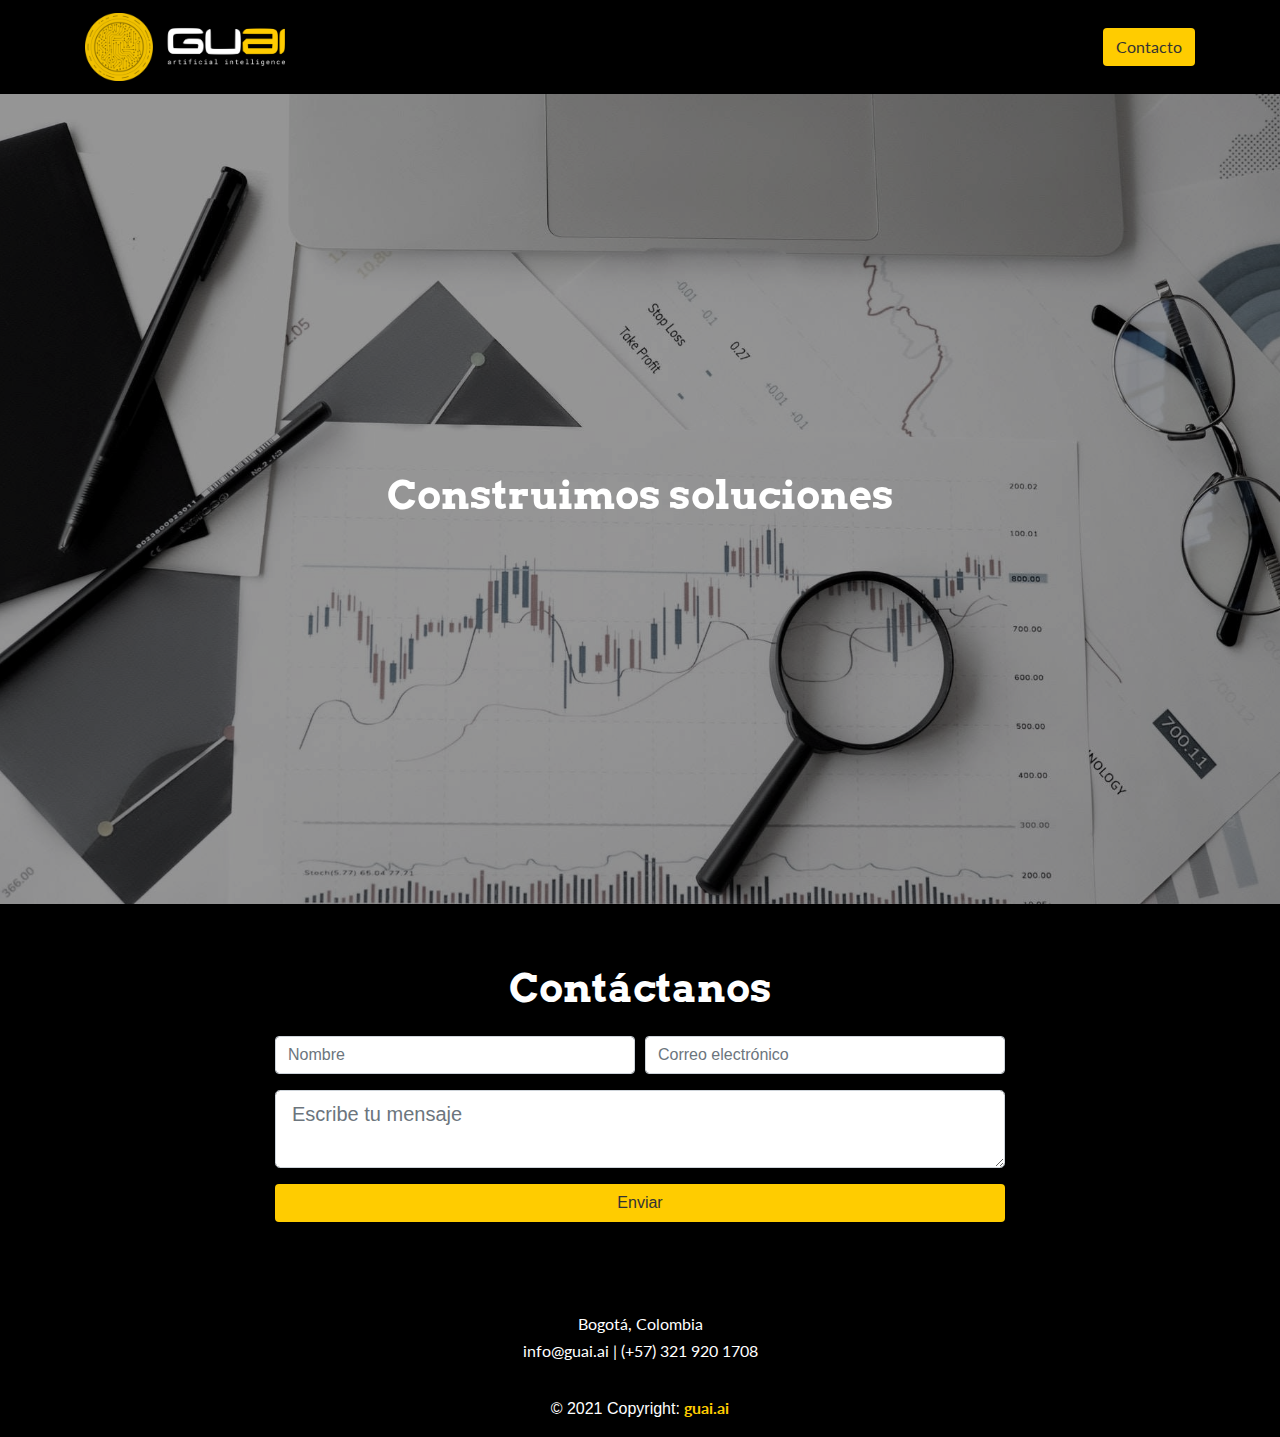
==== building_solutions.html @ 6a18853a "Cambios del brochure" ====
<!doctype html>

<html lang="es">

<head>

    <!-- Global site tag (gtag.js) - Google Analytics -->
    <script async src="https://www.googletagmanager.com/gtag/js?id=G-TCGRDERN5C"></script>
    <script>
        window.dataLayer = window.dataLayer || [];
        function gtag() { dataLayer.push(arguments); }
        gtag('js', new Date());

        gtag('config', 'G-TCGRDERN5C');
    </script>


    <!-- Required meta tags -->
    <meta charset="utf-8">
    <meta name="viewport" content="width=device-width, initial-scale=1, shrink-to-fit=no">

    <!-- Bootstrap CSS -->
    <link rel="stylesheet" href="https://stackpath.bootstrapcdn.com/bootstrap/4.4.1/css/bootstrap.min.css"
        integrity="sha384-Vkoo8x4CGsO3+Hhxv8T/Q5PaXtkKtu6ug5TOeNV6gBiFeWPGFN9MuhOf23Q9Ifjh" crossorigin="anonymous">

    <!-- Styles CSS -->
    <link rel="stylesheet" href="css/base.css">

    <!-- Fav icon -->
    <link rel="shortcut icon" type="image/png" href='images/favicon.ico' />

    <!-- Font -->
    <link href="https://fonts.googleapis.com/css2?family=Ubuntu&display=swap" rel="stylesheet">

    <title>GuAI</title>



</head>

<body data-spy="scroll" data-target="#navbar" data-offset="64.5">

    <!-- header -->
    <nav id="header" class="navbar navbar-expand-lg navbar-dark bg-dark sticky-top">

        <div class="container">

            <a class="navbar-brand" href="index.html">
                <img src="images/home_logo.png" alt="Logo GuAI">

            </a>
            <button class="navbar-toggler" type="button" data-toggle="collapse" data-target="#navbar"
                aria-controls="navbar" aria-expanded="false" aria-label="Toggle navigation">
                <span class="navbar-toggler-icon"></span>
            </button>

            <div class="collapse navbar-collapse" id="navbar">
                <ul class="navbar-nav ml-auto">
                    <!-- <li class="nav-item">
                        <a class="nav-link" href="./index.html">Inicio</a>
                    </li> -->
                    <!-- <li class="nav-item">
                        <a class="nav-link" href="#services">Servicios</a>
                    </li>
                    <li class="nav-item">
                        <a class="nav-link" href="#graphs">Grafos</a>
                    </li>
                    <li class="nav-item">
                        <a class="nav-link" href="#team">Equipo</a>
                    </li> -->
                    <li class="nav-item">
                        <!-- <a class="nav-link text-guai" href="#footer">Contacto</a> -->
                        <a href="#footer" class="btn btn-guai">Contacto</a>
                    </li>

                </ul>

            </div>
        </div>
    </nav>
    <!-- /header -->

    <style>
        .scrolling-wrapper {
            overflow-x: auto;
        }
    </style>

    <!-- Main -->
    <main id="home">
        <div style="height: 90vh;" id="carousel" class="carousel slide d-block" data-ride="carousel" data-pause="false">
            <div class="carousel-inner" style="height: 100%;">
                <div class="carousel-item active" style="height: 100%;">
                    <img class="d-block w-100 min-vh-100" src='images/discover_business_cases.jpg' alt="">
                </div>
                <div id="overlay" class="overlay">
                    <div class="container">
                        <div class="row align-items-center">
                            <div  class="col text-center ">
                                <h1  style="font-weight: bolder;  color:white;" class="display-5">Construimos soluciones</h1>
                            </div>
                        </div>
                    </div>
                </div>
            </div>
        </div>
    </main>
    <!-- /Main -->

    <div style="background-color: black; height:60px; width:100%"></div>


    <!-- <section style="background-color:black;" id="d1">
        <div class="container">
            <div class="row vertical-center">
                <div style="color: white;" class="col text-center mb-2">
                    <h2 style="color: white;"><b>¡Ganadores del programa Nexo-D1!</b></h2>
                </div>
            </div>


            <div class="row pb-4">
                <div class="col-12 col-lg-6 pt-4 tv-wrapper">
                    <iframe
                        src="https://www.facebook.com/plugins/video.php?href=https%3A%2F%2Fwww.facebook.com%2Fwatch%2F%3Fref%3Dsearch%26v%3D242262404537507%26external_log_id%3Db5c355d6-ca6e-4655-a713-c7dfec496218%26q%3Dtiendas%2520d1&width=500&show_text=false&height=282&appId"
                        width="100%" height="100%" frameBorder="0"></iframe>
                </div>
                <div class="col-12 col-lg-6 pt-4">
                    <p style="font-size: large; color:white">GuAI Artificial Intelligence ha sido seleccionada, entre
                        más de 200 empresas de Colombia, como la startup ganadora del primer programa de innovación
                        empresarial aplicada al retail en Colombia, Nexo-D1, organizado por Tiendas D1.</p>
                    <p style="font-size: large; color:white">En los próximos meses estaremos trabajando con Tiendas D1
                        para implementar nuestra solución, basada en Inteligencia Artificial.</p>
                    <p style="font-size: large; color:white">Agradecemos a Koba Colombia y Tiendas D1 por esta
                        oportunidad.</p>

                </div>
            </div>
        </div>
    </section> -->


    <!-- Services -->
    <!-- <section id="services" class="mt-4">
        <div class="container">
            <div class="row vertical-center">
                <div style="color: white;" class="col text-center  mb-2">
                    <h1 style="color: white;"><b>Servicios</b></h1>
                </div>
            </div>
            <div class="row">
                <div class="col-12 col-md-4 mb-4">


                    <div style="background-color:#1a1a1aff;" class="card">
                        <img class="card-img-top" src='images/data-science.png' alt="Card image cap">
                        <div class="card-body">
                            <h5 style="color: white;" class="card-title"><b>Identificamos casos de negocio</b></h5>
                            <p style="color: white;" class="card-text">Preparamos y analizamos los datos de tu
                                organización para encontrar soluciones a tus retos empresariales.</p>
                        </div>
                    </div>

                </div>

                <div class="col-12 col-md-4 mb-4">

                    <div style="background-color:#1a1a1aff;" class="card">
                        <img class="card-img-top" src='images/cloud-computing.png' alt="Card image cap">
                        <div class="card-body">
                            <h5 style="color: white;" class="card-title"><b>Extraemos el valor de sus datos</b></h5>
                            <p style="color: white;" class="card-text">Desarrollamos arquitecturas en la nube para que
                                reduzcas costos y puedas escalar tus proyectos de datos.</p>
                        </div>
                    </div>

                </div>

                <div class="col-12 col-md-4 mb-4">

                    <div style="background-color:#1a1a1aff;" class="card">
                        <img class="card-img-top" src='images/end2end.png' alt="Card image cap">
                        <div class="card-body">
                            <h5 style="color: white;" class="card-title"><b>Construimos soluciones</b></h5>
                            <p style="color: white;" class="card-text">Implementamos tus proyectos de datos para que
                                puedas usarlos en aplicaciones puestas en producción.</p>
                        </div>
                    </div>

                </div>
            </div>
        </div>
    </section> -->
    <!-- /Services -->

    <!-- <div style="background-color: black; height:30px; width:100%"></div> -->

    <!-- Grafos -->
    <section style="background-color:black;" id="graphs">
        <!-- <div class="container">
            <div class="row">
                <div style="color: white;" class="col text-center text-uppercase mb-2">
                </div>
            </div>
        </div>
    </section> -->


    <!-- <section style="background-color:black;" id="network-analysis">
        <div class="container">
            <div class="row ">

                <div class="col-12 col-lg-6 pt-4 pb-4">
                    <img src='images/graph.png' alt="Foto análisis de redes">
                </div>
                <div class="col-12 col-lg-6 pt-4 pb-4">
                    <h3 style="color: white; font-weight:bold;">¿Por qué usamos bases de datos orientadas a grafos?</h3>
                    <div style="background-color: black; height:15px; width:100%"></div>
                    <p style="font-size: large;">Su principal fortaleza es la gestión de las relaciones entre entidades.
                        Esto facilita la búsqueda de patrones y mejora el rendimiento en comparación con las bases de
                        datos relacionales.</p>
                    <p style="font-size: large;">Algunos casos de aplicación de esta tecnología son la Detección de
                        Fraude y los Sistemas de Recomendación en tiempo real.</p>
                    <p style="font-size: large;">En GuAI ofrecemos soluciones basadas en bases de datos orientadas a
                        grafos para resolver los problemas de tu empresa.</p>
                </div>
            </div>
        </div>
    </section> -->


    <!-- <div style="background-color: white; height:30px; width:100%"></div> -->

    <!-- Team -->
    <!-- <section style="background-color: white;" id="team">
        <div class="container">
            <div class="row">
                <div class="col text-center  mb-2">
                    <h1><b>Equipo</b></h1>
                </div>
            </div>
            <div class="row">
                <div class="col-12 col-md-6 col-lg-4 mb-4">
                    <div class="card">
                        <img class="card-img-top" src='images/dani_photo.jpg' alt="Foto de Dani">
                        <div class="card-body">
                            <h5 class="card-title"><b>Daniel Gil Sánchez</b></h5>
                            <p class="card-text">Estadístico de profesion (BSc y MSc) y programador por convicción.
                                Experto
                                en análisis de datos estructurados y no estructurados. Con experiencia en consultoría en
                                el sector publico y privado. Apasionado por los grafos y sus aplicaciones en las
                                diferentes
                                áreas del conocimiento.
                            </p>
                        </div>
                    </div>
                </div>
                <div class="col-12 col-md-6 col-lg-4 mb-4">
                    <div class="card">
                        <img class="card-img-top" src='images/alejo_photo.jpg' alt="Foto de Alejo">
                        <div class="card-body">
                            <h5 class="card-title"><b>Alejandro Sánchez</b></h5>
                            <p class="card-text">Ingeniero de sistemas, magíster en Arquitecturas de Tecnologías de
                                Información y Ciencias de la Información. 17 años de experiencia en cargos de gerencia y
                                liderazgo en proyectos de construcción de software, soluciones de datos, arquitectura de
                                TI
                                y transformación digital en el sector público y privado.
                            </p>
                        </div>
                    </div>
                </div>
                <div class="col-12 col-md-6 col-lg-4 mb-4">
                    <div class="card">
                        <img class="card-img-top" src='images/chris_photo.jpg' alt="Foto de Chris">
                        <div class="card-body">
                            <h5 class="card-title"><b>Chris Torres Montenegro</b></h5>
                            <p class="card-text">Ingeniero apasionado por la investigación, diseño e implementación de
                                software basado en modelos de inteligencia artificial. Interesado en utilizar el
                                emprendimiento y la tecnología para resolver problemas del mundo real. Aprendiz de por
                                vida.</p>
                        </div>
                    </div>
                </div>
            </div>
        </div>
    </section> -->
    <!-- /Team -->

    <!-- <div style="background-color: black; height:30px; width:100%"></div> -->

    <!-- Contacto -->
    <section id="contact">
        <div class="container">
            <div class="row">
                <div class="col text-center  mb-2">
                    <h1 style="color: white;"><b>Contáctanos</b></h1>
                </div>
            </div>
            <div class="row mb-4">
                <div class="col col-md-10 offset-md-1 col-lg-8 offset-lg-2 pt-2">
                    <form action="https://formspree.io/f/xnqlrewp" method="POST">
                        <div class="form-row">
                            <div class="form-group col-12 col-md-6">
                                <input type="text" class="form-control" placeholder="Nombre" name="message">
                            </div>
                            <div class="form-group col-12 col-md-6">
                                <input type="email" class="form-control" name="_replyto"
                                    placeholder="Correo electrónico">
                            </div>
                        </div>
                        <div class="form-row">
                            <div class="col form-group">
                                <textarea name="message" class="form-control form-control-lg"
                                    placeholder="Escribe tu mensaje"></textarea>
                            </div>
                        </div>
                        <div class="form-row">
                            <div class="col form-group">
                                <button type="submit" class="btn btn-guai btn-block">Enviar</button>
                            </div>
                        </div>
                    </form>
                </div>
            </div>
        </div>
    </section>
    <!-- /Contacto -->



    <!-- Footer -->
    <footer id="footer" class="page-footer font-small indigo">

        <!-- Footer Links -->
        <div class="container">

            <!-- Grid row-->
            <div class="row d-flex text-center justify-content-center mb-md-0 mb-4">

                <!-- Grid column -->
                <div style="color: white; " class="col-md-8 col-12 mt-5">

                    <p style="line-height: 1.7rem; white-space:pre font-size=large;"><i class="fa fa-map-marker"></i>
                        Bogotá, Colombia<br><i class="fa fa-phone"></i> info@guai.ai | (+57) 321 920 1708<br>
                    </p>

                    <!-- Copyright -->
                    <div style="color: white;" class="footer-copyright text-center py-3">© 2021 Copyright:
                        <a href="index.html"> <b style="color: #ffcc00;">guai.ai</b></a>
                    </div>

                </div>
                <!-- Grid column -->

            </div>
            <!-- Grid row-->
            <hr class="clearfix d-md-none rgba-white-light" style="margin: 10% 15% 5%;">

        </div>
        <!-- Footer Links -->


        <!-- Copyright -->

    </footer>
    <!-- Footer -->


    <!-- jQuery first, then Popper.js, then Bootstrap JS -->
    <script src="https://code.jquery.com/jquery-3.4.1.slim.min.js"
        integrity="sha384-J6qa4849blE2+poT4WnyKhv5vZF5SrPo0iEjwBvKU7imGFAV0wwj1yYfoRSJoZ+n"
        crossorigin="anonymous"></script>
    <script src="https://cdn.jsdelivr.net/npm/popper.js@1.16.0/dist/umd/popper.min.js"
        integrity="sha384-Q6E9RHvbIyZFJoft+2mJbHaEWldlvI9IOYy5n3zV9zzTtmI3UksdQRVvoxMfooAo"
        crossorigin="anonymous"></script>
    <script src="https://stackpath.bootstrapcdn.com/bootstrap/4.4.1/js/bootstrap.min.js"
        integrity="sha384-wfSDF2E50Y2D1uUdj0O3uMBJnjuUD4Ih7YwaYd1iqfktj0Uod8GCExl3Og8ifwB6"
        crossorigin="anonymous"></script>


    <script src="js/particles.js"></script>
    <script src="js/stats.js"></script>
    <script src="js/app.js"></script>



    <!-- /jQuery first, then Popper.js, then Bootstrap JS -->
</body>

</html>
---- css/base.css ----
@import url('https://fonts.googleapis.com/css2?family=Arvo&family=Lato&display=swap');

html, body {
    /* font-family: 'Ubuntu', sans-serif; */
    /* font-family: 'Roboto Mono', monospace; */
    /* font-family: 'Asap', sans-serif; */
    
    color: #424242;
    background-color: #000000;
}

h1, h2, h3, h4, h5 {
    font-family: 'Arvo', serif;
    /* color: #212121; */
    color: #000;
}

p {
    font-family: 'Lato', sans-serif;
}

#overlay h1 {
    color: white;
}

#network-analysis h4 {
    color: white;
}

.text-guai {
    color: #ffcc00 !important;
}

.btn-guai {
    background-color: #ffcc00;
    color: #333333;

}

.btn-guai:hover {
    background-color: #caa100;
}

#header {
    background-color: #000000 !important;
    /* background-color: #806600 !important; */
}

#header img {
    width: 200px;
}

#home .carousel-inner img {
    max-height: 68vh;
    object-fit: cover;
    filter: grayscale(70%);
}

#carousel {
    position: relative;
}

#carousel .overlay {
    position: absolute;
    top: 0;
    bottom: 0;
    left: 0;
    right: 0;
    background-color: rgba(0,0,0,0.4);
    color: white;
}

#carousel .overlay .container,
#carousel .overlay .row {
    height: 100%;
}

#network-analysis {
    /* background-color: #806600; */
    background-color: #000000;
    color: white;
}


#network-analysis img {
    max-width: 100%;
}

#footer {
    /* background-color: #806600; */
    background-color: #000000;


    
}

a {
    font-family: 'Lato', sans-serif;
}

#footer a {
    color: white;
    text-decoration: none;
    
    
}

.card-header {
    background-color: #aa88000d !important;
}


.tv-wrapper {
    max-width:600px;
    max-height:338px;
    width:90vw;
    height:50.85vw;
    margin:0 auto;
  }

  











  /* =============================================================================
   HTML5 CSS Reset Minified - Eric Meyer
   ========================================================================== */



  
  /* =============================================================================
     My CSS
     ========================================================================== */
  
  /* ---- base ---- */
  

  

  

  canvas {
    display: block;
    vertical-align: bottom;
  }
  
  /* ---- stats.js ---- */
  
  .count-particles {
    background: #000022;
    position: absolute;
    top: 48px;
    left: 0;
    width: 80px;
    color: #13E8E9;
    font-size: .8em;
    text-align: left;
    text-indent: 4px;
    line-height: 14px;
    padding-bottom: 2px;
    font-family: Helvetica, Arial, sans-serif;
    font-weight: bold;
  }
  
  .js-count-particles {
    font-size: 1.1em;
  }
  
  #stats, .count-particles {
    -webkit-user-select: none;
    margin-top: 5px;
    margin-left: 5px;
  }
  
  #stats {
    border-radius: 3px 3px 0 0;
    overflow: hidden;
  }
  
  .count-particles {
    border-radius: 0 0 3px 3px;
  }
  
  /* ---- particles.js container ---- */
  
  #particles-js {
    /* width: 100%;
    height: 100%; */
    background-color: #000000;
    background-image: url('');
    background-size: cover;
    /* background-position: 50% 50%; */
    background-repeat: no-repeat;
  }

  #particles-js-canvas-el {
      height: 80% !important;
      width: 100% !important;
  }
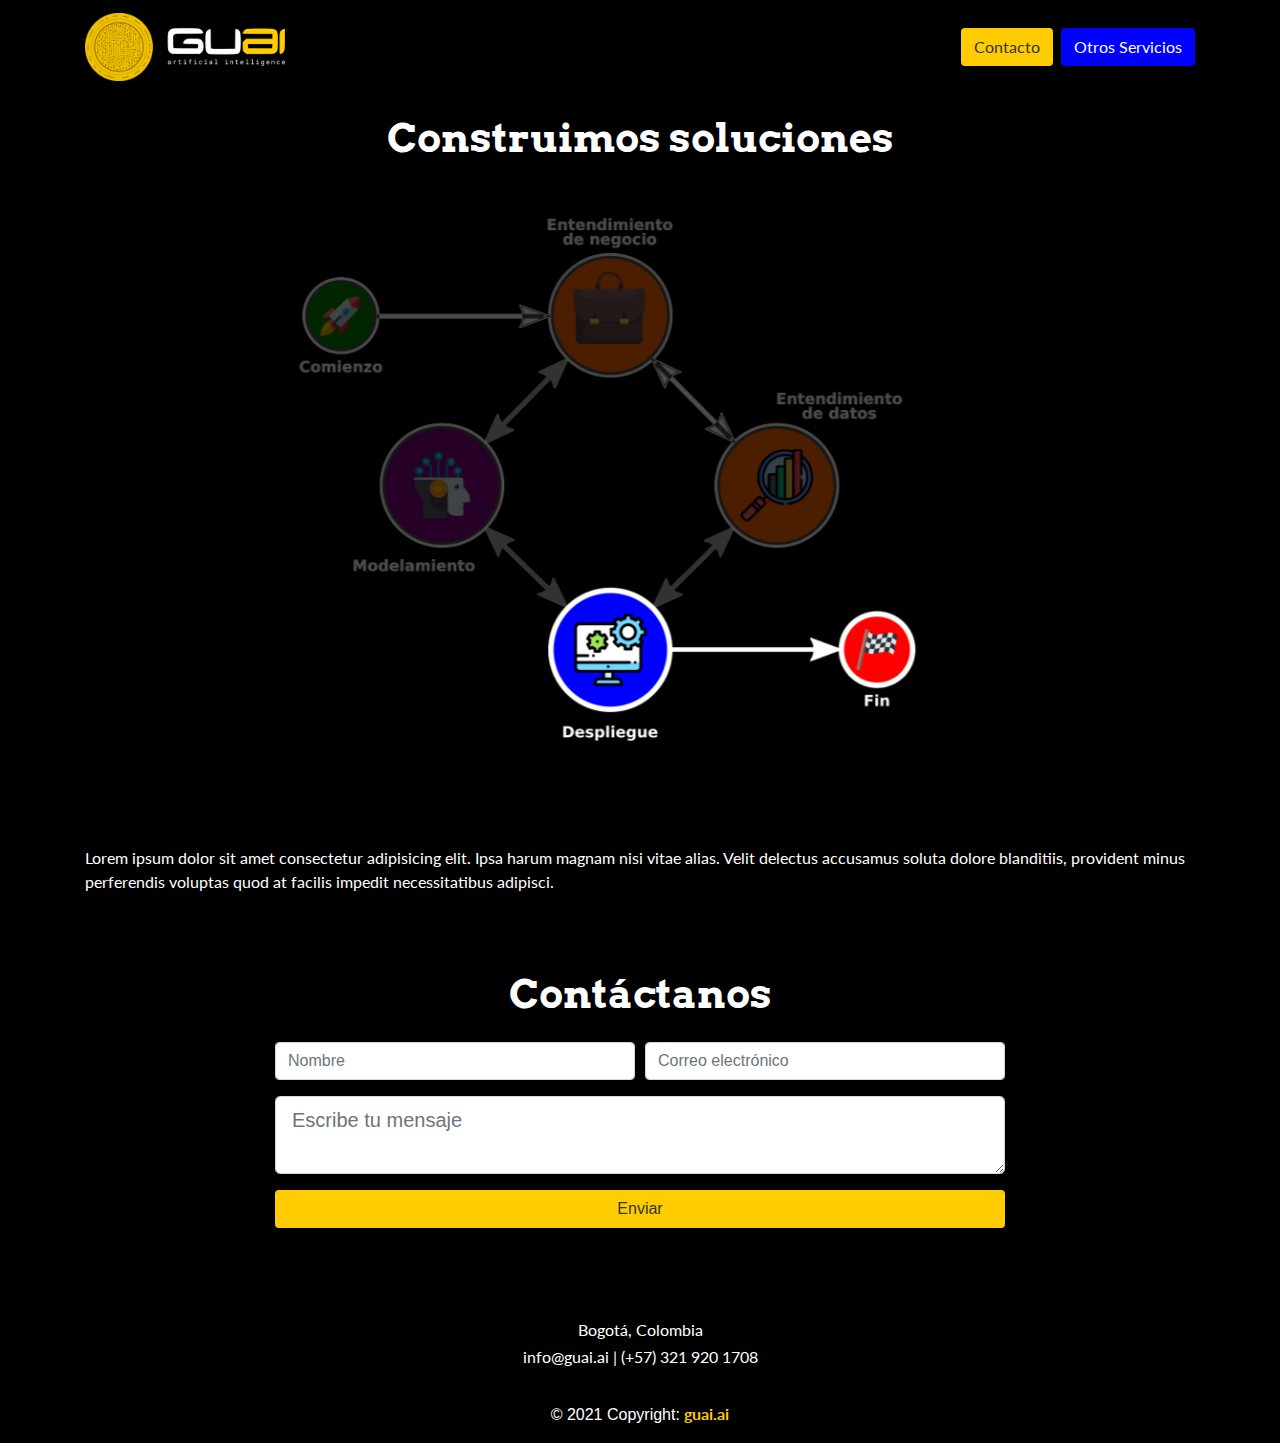
==== commit 3b6dfa57: "Adición de brochure" ====
--- a/building_solutions.html
+++ b/building_solutions.html
@@ -56,23 +56,12 @@
 
             <div class="collapse navbar-collapse" id="navbar">
                 <ul class="navbar-nav ml-auto">
-                    <!-- <li class="nav-item">
-                        <a class="nav-link" href="./index.html">Inicio</a>
-                    </li> -->
-                    <!-- <li class="nav-item">
-                        <a class="nav-link" href="#services">Servicios</a>
-                    </li>
                     <li class="nav-item">
-                        <a class="nav-link" href="#graphs">Grafos</a>
-                    </li>
-                    <li class="nav-item">
-                        <a class="nav-link" href="#team">Equipo</a>
-                    </li> -->
-                    <li class="nav-item">
-                        <!-- <a class="nav-link text-guai" href="#footer">Contacto</a> -->
                         <a href="#footer" class="btn btn-guai">Contacto</a>
                     </li>
-
+                    <li class="ml-2">
+                        <a href="./index.html#services" class="btn btn-guai" style="color: white; background-color:  rgb(0, 0, 255);">Otros Servicios</a>
+                    </li>
                 </ul>
 
             </div>
@@ -87,206 +76,37 @@
     </style>
 
     <!-- Main -->
-    <main id="home">
-        <div style="height: 90vh;" id="carousel" class="carousel slide d-block" data-ride="carousel" data-pause="false">
-            <div class="carousel-inner" style="height: 100%;">
-                <div class="carousel-item active" style="height: 100%;">
-                    <img class="d-block w-100 min-vh-100" src='images/discover_business_cases.jpg' alt="">
-                </div>
-                <div id="overlay" class="overlay">
-                    <div class="container">
-                        <div class="row align-items-center">
-                            <div  class="col text-center ">
-                                <h1  style="font-weight: bolder;  color:white;" class="display-5">Construimos soluciones</h1>
-                            </div>
-                        </div>
-                    </div>
-                </div>
-            </div>
-        </div>
+    <main id="home" >
+        <div style="background-color: black; height:20px; width:100%"></div>
+        <div style="text-align: center;">
+            <h1  style="font-weight: bolder;  color:white;" class="display-5">Construimos soluciones</h1>
+        </div>
+        <div style="background-color: black; height:20px; width:100%"></div>
+        <div id="my_carousel" class="carousel slide" data-ride="carousel" >
+            <div class="carousel-inner" >
+              <div  class="carousel-item active" style="text-align: center;">
+                <img  class="img-fluid" src="images/building_solutions.png" alt="" style="filter: none">
+              </div>
+            </div>
+          </div>
+       
     </main>
     <!-- /Main -->
 
+    <div style="background-color: black; height:20px; width:100%"></div>
+
+    <section id="services" class="mt-4">
+        <div class="container">
+            <div class="row">
+                <div class="col-12">
+                    <p style="color: white;">Lorem ipsum dolor sit amet consectetur adipisicing elit. Ipsa harum magnam nisi vitae alias. Velit delectus accusamus soluta dolore blanditiis, provident minus perferendis voluptas quod at facilis impedit necessitatibus adipisci.</p>
+                </div>
+            </div>
+        </div>
+
+    </section>
+
     <div style="background-color: black; height:60px; width:100%"></div>
-
-
-    <!-- <section style="background-color:black;" id="d1">
-        <div class="container">
-            <div class="row vertical-center">
-                <div style="color: white;" class="col text-center mb-2">
-                    <h2 style="color: white;"><b>¡Ganadores del programa Nexo-D1!</b></h2>
-                </div>
-            </div>
-
-
-            <div class="row pb-4">
-                <div class="col-12 col-lg-6 pt-4 tv-wrapper">
-                    <iframe
-                        src="https://www.facebook.com/plugins/video.php?href=https%3A%2F%2Fwww.facebook.com%2Fwatch%2F%3Fref%3Dsearch%26v%3D242262404537507%26external_log_id%3Db5c355d6-ca6e-4655-a713-c7dfec496218%26q%3Dtiendas%2520d1&width=500&show_text=false&height=282&appId"
-                        width="100%" height="100%" frameBorder="0"></iframe>
-                </div>
-                <div class="col-12 col-lg-6 pt-4">
-                    <p style="font-size: large; color:white">GuAI Artificial Intelligence ha sido seleccionada, entre
-                        más de 200 empresas de Colombia, como la startup ganadora del primer programa de innovación
-                        empresarial aplicada al retail en Colombia, Nexo-D1, organizado por Tiendas D1.</p>
-                    <p style="font-size: large; color:white">En los próximos meses estaremos trabajando con Tiendas D1
-                        para implementar nuestra solución, basada en Inteligencia Artificial.</p>
-                    <p style="font-size: large; color:white">Agradecemos a Koba Colombia y Tiendas D1 por esta
-                        oportunidad.</p>
-
-                </div>
-            </div>
-        </div>
-    </section> -->
-
-
-    <!-- Services -->
-    <!-- <section id="services" class="mt-4">
-        <div class="container">
-            <div class="row vertical-center">
-                <div style="color: white;" class="col text-center  mb-2">
-                    <h1 style="color: white;"><b>Servicios</b></h1>
-                </div>
-            </div>
-            <div class="row">
-                <div class="col-12 col-md-4 mb-4">
-
-
-                    <div style="background-color:#1a1a1aff;" class="card">
-                        <img class="card-img-top" src='images/data-science.png' alt="Card image cap">
-                        <div class="card-body">
-                            <h5 style="color: white;" class="card-title"><b>Identificamos casos de negocio</b></h5>
-                            <p style="color: white;" class="card-text">Preparamos y analizamos los datos de tu
-                                organización para encontrar soluciones a tus retos empresariales.</p>
-                        </div>
-                    </div>
-
-                </div>
-
-                <div class="col-12 col-md-4 mb-4">
-
-                    <div style="background-color:#1a1a1aff;" class="card">
-                        <img class="card-img-top" src='images/cloud-computing.png' alt="Card image cap">
-                        <div class="card-body">
-                            <h5 style="color: white;" class="card-title"><b>Extraemos el valor de sus datos</b></h5>
-                            <p style="color: white;" class="card-text">Desarrollamos arquitecturas en la nube para que
-                                reduzcas costos y puedas escalar tus proyectos de datos.</p>
-                        </div>
-                    </div>
-
-                </div>
-
-                <div class="col-12 col-md-4 mb-4">
-
-                    <div style="background-color:#1a1a1aff;" class="card">
-                        <img class="card-img-top" src='images/end2end.png' alt="Card image cap">
-                        <div class="card-body">
-                            <h5 style="color: white;" class="card-title"><b>Construimos soluciones</b></h5>
-                            <p style="color: white;" class="card-text">Implementamos tus proyectos de datos para que
-                                puedas usarlos en aplicaciones puestas en producción.</p>
-                        </div>
-                    </div>
-
-                </div>
-            </div>
-        </div>
-    </section> -->
-    <!-- /Services -->
-
-    <!-- <div style="background-color: black; height:30px; width:100%"></div> -->
-
-    <!-- Grafos -->
-    <section style="background-color:black;" id="graphs">
-        <!-- <div class="container">
-            <div class="row">
-                <div style="color: white;" class="col text-center text-uppercase mb-2">
-                </div>
-            </div>
-        </div>
-    </section> -->
-
-
-    <!-- <section style="background-color:black;" id="network-analysis">
-        <div class="container">
-            <div class="row ">
-
-                <div class="col-12 col-lg-6 pt-4 pb-4">
-                    <img src='images/graph.png' alt="Foto análisis de redes">
-                </div>
-                <div class="col-12 col-lg-6 pt-4 pb-4">
-                    <h3 style="color: white; font-weight:bold;">¿Por qué usamos bases de datos orientadas a grafos?</h3>
-                    <div style="background-color: black; height:15px; width:100%"></div>
-                    <p style="font-size: large;">Su principal fortaleza es la gestión de las relaciones entre entidades.
-                        Esto facilita la búsqueda de patrones y mejora el rendimiento en comparación con las bases de
-                        datos relacionales.</p>
-                    <p style="font-size: large;">Algunos casos de aplicación de esta tecnología son la Detección de
-                        Fraude y los Sistemas de Recomendación en tiempo real.</p>
-                    <p style="font-size: large;">En GuAI ofrecemos soluciones basadas en bases de datos orientadas a
-                        grafos para resolver los problemas de tu empresa.</p>
-                </div>
-            </div>
-        </div>
-    </section> -->
-
-
-    <!-- <div style="background-color: white; height:30px; width:100%"></div> -->
-
-    <!-- Team -->
-    <!-- <section style="background-color: white;" id="team">
-        <div class="container">
-            <div class="row">
-                <div class="col text-center  mb-2">
-                    <h1><b>Equipo</b></h1>
-                </div>
-            </div>
-            <div class="row">
-                <div class="col-12 col-md-6 col-lg-4 mb-4">
-                    <div class="card">
-                        <img class="card-img-top" src='images/dani_photo.jpg' alt="Foto de Dani">
-                        <div class="card-body">
-                            <h5 class="card-title"><b>Daniel Gil Sánchez</b></h5>
-                            <p class="card-text">Estadístico de profesion (BSc y MSc) y programador por convicción.
-                                Experto
-                                en análisis de datos estructurados y no estructurados. Con experiencia en consultoría en
-                                el sector publico y privado. Apasionado por los grafos y sus aplicaciones en las
-                                diferentes
-                                áreas del conocimiento.
-                            </p>
-                        </div>
-                    </div>
-                </div>
-                <div class="col-12 col-md-6 col-lg-4 mb-4">
-                    <div class="card">
-                        <img class="card-img-top" src='images/alejo_photo.jpg' alt="Foto de Alejo">
-                        <div class="card-body">
-                            <h5 class="card-title"><b>Alejandro Sánchez</b></h5>
-                            <p class="card-text">Ingeniero de sistemas, magíster en Arquitecturas de Tecnologías de
-                                Información y Ciencias de la Información. 17 años de experiencia en cargos de gerencia y
-                                liderazgo en proyectos de construcción de software, soluciones de datos, arquitectura de
-                                TI
-                                y transformación digital en el sector público y privado.
-                            </p>
-                        </div>
-                    </div>
-                </div>
-                <div class="col-12 col-md-6 col-lg-4 mb-4">
-                    <div class="card">
-                        <img class="card-img-top" src='images/chris_photo.jpg' alt="Foto de Chris">
-                        <div class="card-body">
-                            <h5 class="card-title"><b>Chris Torres Montenegro</b></h5>
-                            <p class="card-text">Ingeniero apasionado por la investigación, diseño e implementación de
-                                software basado en modelos de inteligencia artificial. Interesado en utilizar el
-                                emprendimiento y la tecnología para resolver problemas del mundo real. Aprendiz de por
-                                vida.</p>
-                        </div>
-                    </div>
-                </div>
-            </div>
-        </div>
-    </section> -->
-    <!-- /Team -->
-
-    <!-- <div style="background-color: black; height:30px; width:100%"></div> -->
 
     <!-- Contacto -->
     <section id="contact">
--- a/css/base.css
+++ b/css/base.css
@@ -206,4 +206,6 @@
   #particles-js-canvas-el {
       height: 80% !important;
       width: 100% !important;
-  }+  }
+
+  .img-center {margin:0 auto;}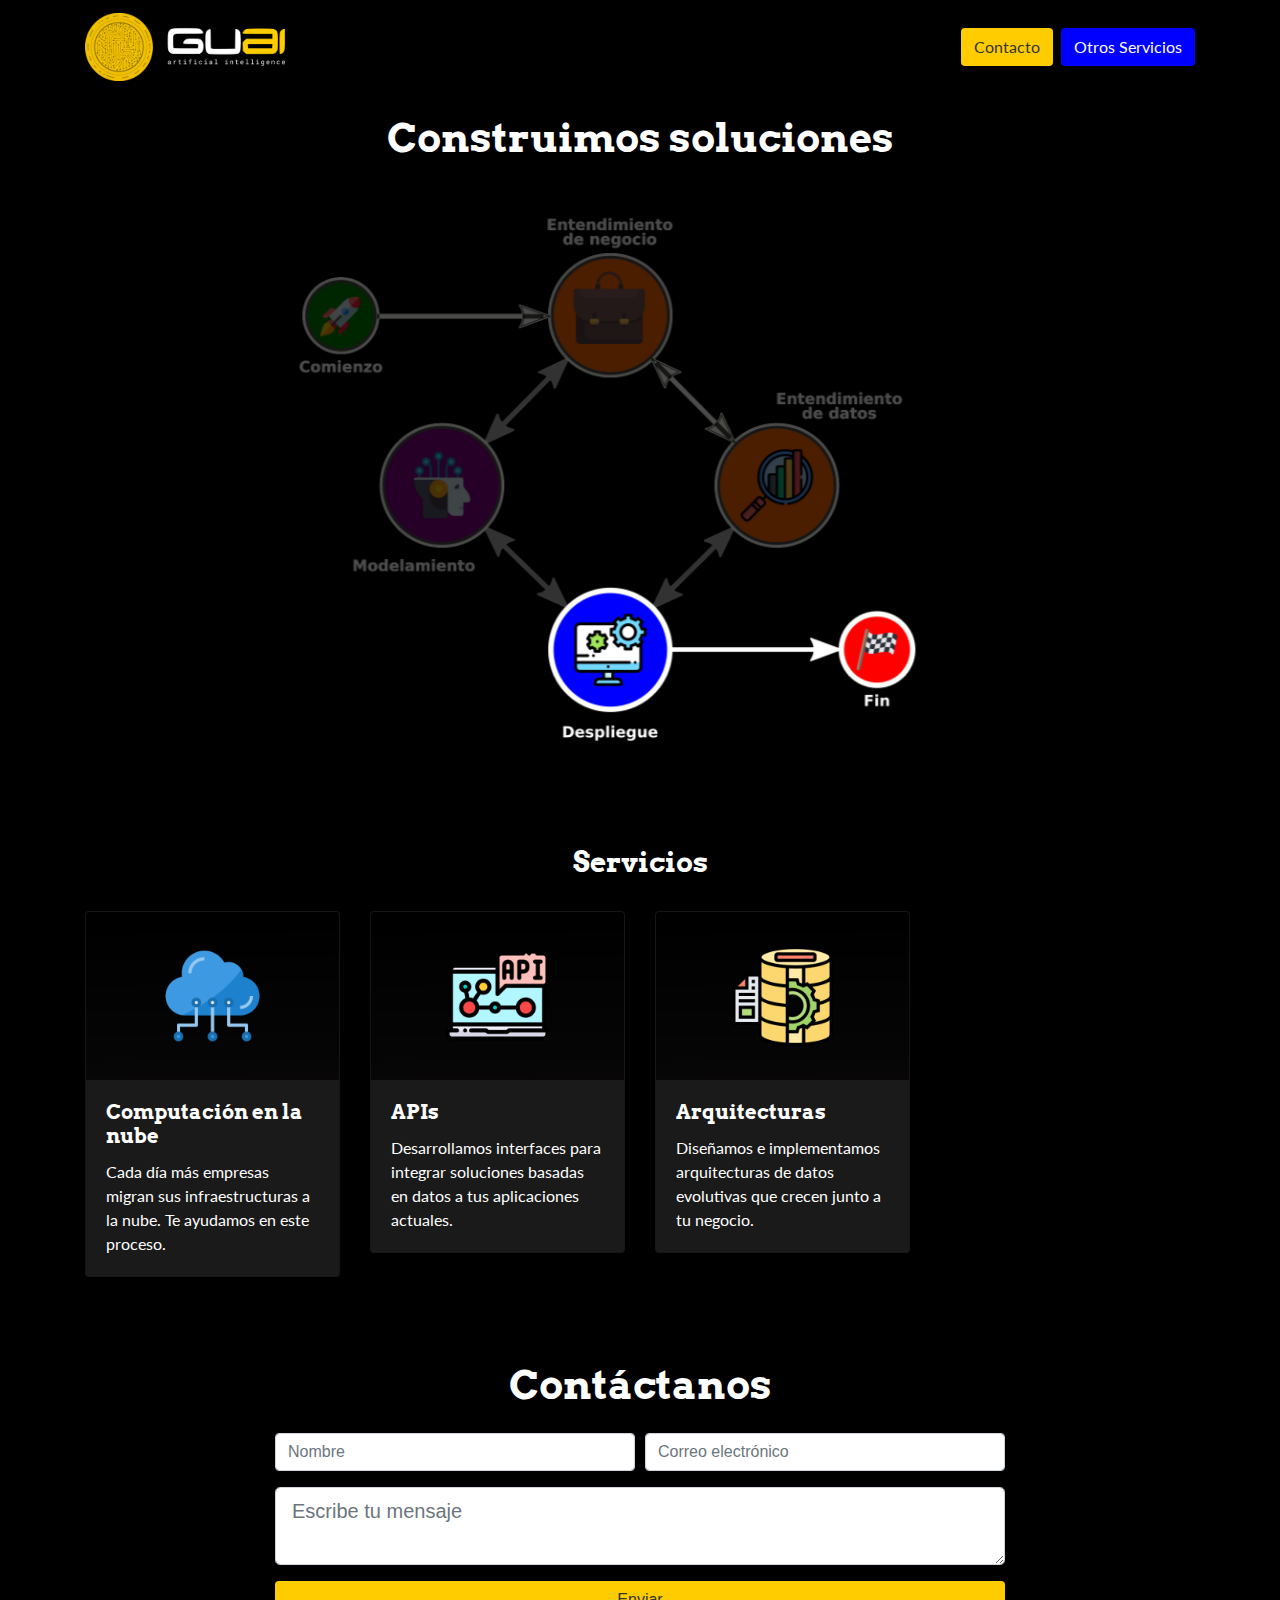
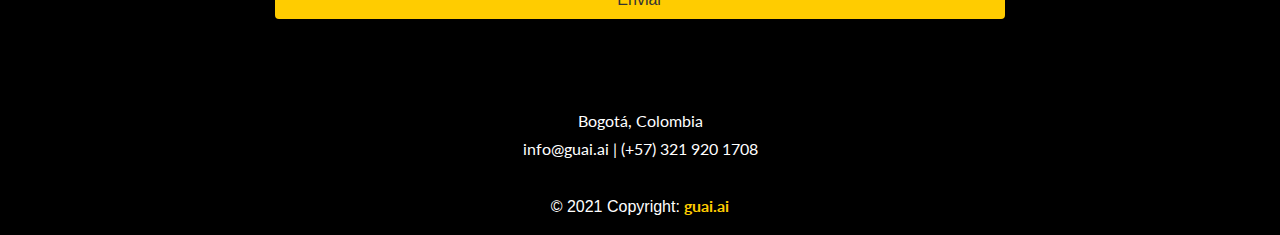
==== commit b933d3bb: "Adición del tercer pilar" ====
--- a/building_solutions.html
+++ b/building_solutions.html
@@ -94,17 +94,56 @@
     <!-- /Main -->
 
     <div style="background-color: black; height:20px; width:100%"></div>
-
-    <section id="services" class="mt-4">
-        <div class="container">
-            <div class="row">
-                <div class="col-12">
-                    <p style="color: white;">Lorem ipsum dolor sit amet consectetur adipisicing elit. Ipsa harum magnam nisi vitae alias. Velit delectus accusamus soluta dolore blanditiis, provident minus perferendis voluptas quod at facilis impedit necessitatibus adipisci.</p>
-                </div>
-            </div>
-        </div>
-
-    </section>
+ <!-- Services -->
+ <section id="services" class="mt-4">
+    <div class="container">
+        <div class="row pb-4" style="text-align: center;">
+            <div class="col-12">
+                <h3 style="color: white; font-weight:bold;">Servicios</h3>
+            </div>
+        </div>
+        <div class="row">
+
+            <div class="col-12 col-md-3 mb-4">
+                <div style="background-color:#1a1a1aff;" class="card">
+                    <img class="card-img-top" src='images/cloud_computing.png' alt="Card image cap">
+                    <div class="card-body">
+                        <h5 style="color: white;" class="card-title"><b>Computación en la nube</b></h5>
+                        <p style="color: white;" class="card-text">Cada día más empresas migran sus infraestructuras a la nube. Te ayudamos en este proceso.</p>
+                    </div>
+                </div>
+            </div>
+
+            <div class="col-12 col-md-3 mb-4">
+                <div style="background-color:#1a1a1aff;" class="card">
+                    <img class="card-img-top" src='images/apis.png' alt="Card image cap">
+                    <div class="card-body">
+                        <h5 style="color: white;" class="card-title"><b>APIs</b></h5>
+                        <p style="color: white;" class="card-text">Desarrollamos interfaces para integrar soluciones basadas en datos a tus aplicaciones actuales.</p>
+                    </div>
+                </div>
+            </div>
+
+
+
+            <div class="col-12 col-md-3 mb-4">
+                <div style="background-color:#1a1a1aff;" class="card">
+                    <img class="card-img-top" src='images/architecture.png' alt="Card image cap">
+                    <div class="card-body">
+                        <h5 style="color: white;" class="card-title"><b>Arquitecturas</b></h5>
+                        <p style="color: white;" class="card-text">Diseñamos e implementamos arquitecturas de datos evolutivas que crecen junto a tu negocio.</p>
+                    </div>
+                </div>
+            </div>
+
+
+        </div>
+        <div class="row">
+            
+        </div>
+    </div>
+</section>
+<!-- /Services -->
 
     <div style="background-color: black; height:60px; width:100%"></div>
 
--- a/css/base.css
+++ b/css/base.css
@@ -1,211 +1,190 @@
+@import url("https://fonts.googleapis.com/css2?family=Arvo&family=Lato&display=swap");
 
-@import url('https://fonts.googleapis.com/css2?family=Arvo&family=Lato&display=swap');
+html,
+body {
+  /* font-family: 'Ubuntu', sans-serif; */
+  /* font-family: 'Roboto Mono', monospace; */
+  /* font-family: 'Asap', sans-serif; */
 
-html, body {
-    /* font-family: 'Ubuntu', sans-serif; */
-    /* font-family: 'Roboto Mono', monospace; */
-    /* font-family: 'Asap', sans-serif; */
-    
-    color: #424242;
-    background-color: #000000;
+  color: #424242;
+  background-color: #000000;
 }
 
-h1, h2, h3, h4, h5 {
-    font-family: 'Arvo', serif;
-    /* color: #212121; */
-    color: #000;
+h1,
+h2,
+h3,
+h4,
+h5 {
+  font-family: "Arvo", serif;
+  /* color: #212121; */
+  color: #000;
 }
 
 p {
-    font-family: 'Lato', sans-serif;
+  font-family: "Lato", sans-serif;
 }
 
 #overlay h1 {
-    color: white;
+  color: white;
 }
 
 #network-analysis h4 {
-    color: white;
+  color: white;
 }
 
 .text-guai {
-    color: #ffcc00 !important;
+  color: #ffcc00 !important;
 }
 
 .btn-guai {
-    background-color: #ffcc00;
-    color: #333333;
-
+  background-color: #ffcc00;
+  color: #333333;
 }
 
 .btn-guai:hover {
-    background-color: #caa100;
+  background-color: #caa100;
 }
 
 #header {
-    background-color: #000000 !important;
-    /* background-color: #806600 !important; */
+  background-color: #000000 !important;
+  /* background-color: #806600 !important; */
 }
 
 #header img {
-    width: 200px;
+  width: 200px;
 }
 
 #home .carousel-inner img {
-    max-height: 68vh;
-    object-fit: cover;
-    filter: grayscale(70%);
+  max-height: 68vh;
+  object-fit: cover;
+  filter: grayscale(70%);
 }
 
 #carousel {
-    position: relative;
+  position: relative;
 }
 
 #carousel .overlay {
-    position: absolute;
-    top: 0;
-    bottom: 0;
-    left: 0;
-    right: 0;
-    background-color: rgba(0,0,0,0.4);
-    color: white;
+  position: absolute;
+  top: 0;
+  bottom: 0;
+  left: 0;
+  right: 0;
+  background-color: rgba(0, 0, 0, 0);
+  color: white;
 }
 
 #carousel .overlay .container,
 #carousel .overlay .row {
-    height: 100%;
+  height: 100%;
 }
 
 #network-analysis {
-    /* background-color: #806600; */
-    background-color: #000000;
-    color: white;
+  /* background-color: #806600; */
+  background-color: #000000;
+  color: white;
 }
 
-
 #network-analysis img {
-    max-width: 100%;
+  max-width: 100%;
 }
 
 #footer {
-    /* background-color: #806600; */
-    background-color: #000000;
-
-
-    
+  /* background-color: #806600; */
+  background-color: #000000;
 }
 
 a {
-    font-family: 'Lato', sans-serif;
+  font-family: "Lato", sans-serif;
 }
 
 #footer a {
-    color: white;
-    text-decoration: none;
-    
-    
+  color: white;
+  text-decoration: none;
 }
 
 .card-header {
-    background-color: #aa88000d !important;
+  background-color: #aa88000d !important;
 }
 
+.tv-wrapper {
+  max-width: 600px;
+  max-height: 338px;
+  width: 90vw;
+  height: 50.85vw;
+  margin: 0 auto;
+}
 
-.tv-wrapper {
-    max-width:600px;
-    max-height:338px;
-    width:90vw;
-    height:50.85vw;
-    margin:0 auto;
-  }
-
-  
-
-
-
-
-
-
-
-
-
-
-
-  /* =============================================================================
+/* =============================================================================
    HTML5 CSS Reset Minified - Eric Meyer
    ========================================================================== */
 
-
-
-  
-  /* =============================================================================
+/* =============================================================================
      My CSS
      ========================================================================== */
-  
-  /* ---- base ---- */
-  
 
-  
+/* ---- base ---- */
 
-  
+canvas {
+  display: block;
+  vertical-align: bottom;
+}
 
-  canvas {
-    display: block;
-    vertical-align: bottom;
-  }
-  
-  /* ---- stats.js ---- */
-  
-  .count-particles {
-    background: #000022;
-    position: absolute;
-    top: 48px;
-    left: 0;
-    width: 80px;
-    color: #13E8E9;
-    font-size: .8em;
-    text-align: left;
-    text-indent: 4px;
-    line-height: 14px;
-    padding-bottom: 2px;
-    font-family: Helvetica, Arial, sans-serif;
-    font-weight: bold;
-  }
-  
-  .js-count-particles {
-    font-size: 1.1em;
-  }
-  
-  #stats, .count-particles {
-    -webkit-user-select: none;
-    margin-top: 5px;
-    margin-left: 5px;
-  }
-  
-  #stats {
-    border-radius: 3px 3px 0 0;
-    overflow: hidden;
-  }
-  
-  .count-particles {
-    border-radius: 0 0 3px 3px;
-  }
-  
-  /* ---- particles.js container ---- */
-  
-  #particles-js {
-    /* width: 100%;
+/* ---- stats.js ---- */
+
+.count-particles {
+  background: #000022;
+  position: absolute;
+  top: 48px;
+  left: 0;
+  width: 80px;
+  color: #13e8e9;
+  font-size: 0.8em;
+  text-align: left;
+  text-indent: 4px;
+  line-height: 14px;
+  padding-bottom: 2px;
+  font-family: Helvetica, Arial, sans-serif;
+  font-weight: bold;
+}
+
+.js-count-particles {
+  font-size: 1.1em;
+}
+
+#stats,
+.count-particles {
+  -webkit-user-select: none;
+  margin-top: 5px;
+  margin-left: 5px;
+}
+
+#stats {
+  border-radius: 3px 3px 0 0;
+  overflow: hidden;
+}
+
+.count-particles {
+  border-radius: 0 0 3px 3px;
+}
+
+/* ---- particles.js container ---- */
+
+#particles-js {
+  /* width: 100%;
     height: 100%; */
-    background-color: #000000;
-    background-image: url('');
-    background-size: cover;
-    /* background-position: 50% 50%; */
-    background-repeat: no-repeat;
-  }
+  background-color: #000000;
+  background-image: url("");
+  background-size: cover;
+  /* background-position: 50% 50%; */
+  background-repeat: no-repeat;
+}
 
-  #particles-js-canvas-el {
-      height: 80% !important;
-      width: 100% !important;
-  }
+#particles-js-canvas-el {
+  height: 80% !important;
+  width: 100% !important;
+}
 
-  .img-center {margin:0 auto;}+.img-center {
+  margin: 0 auto;
+}
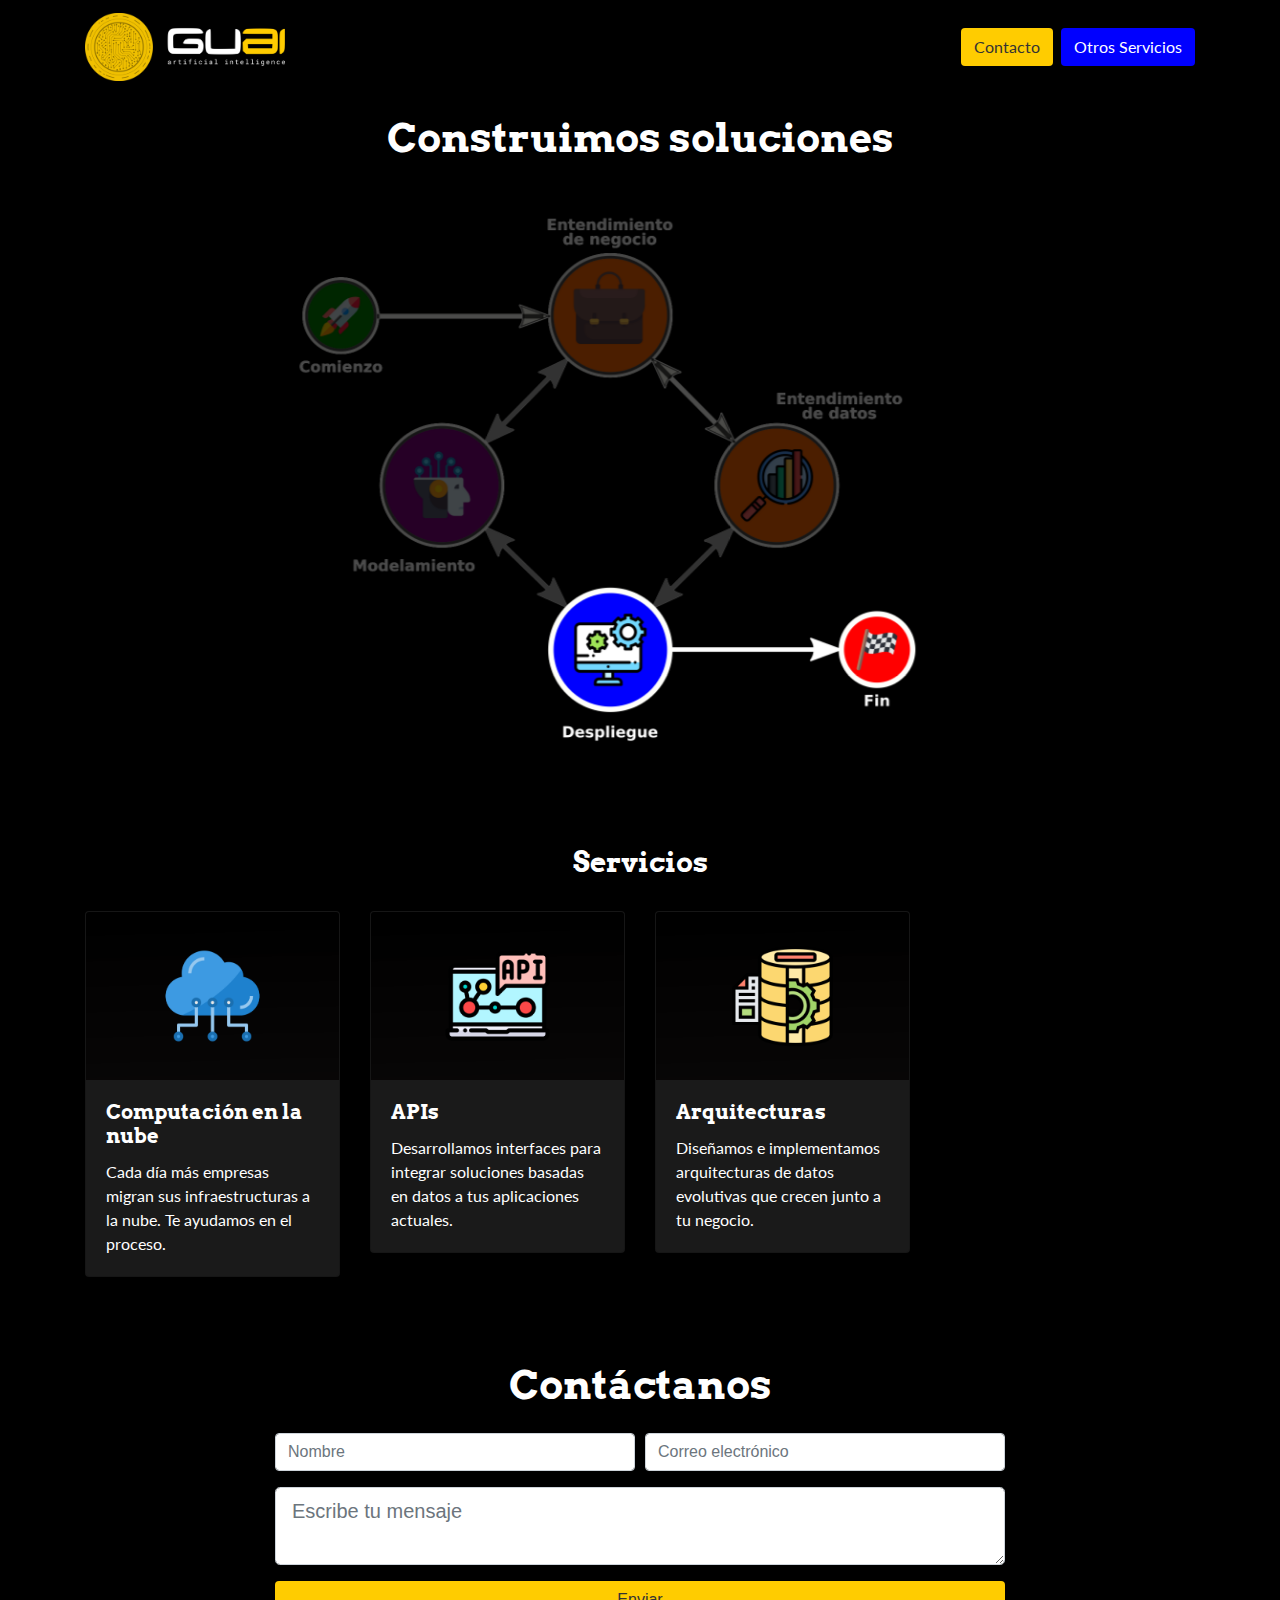
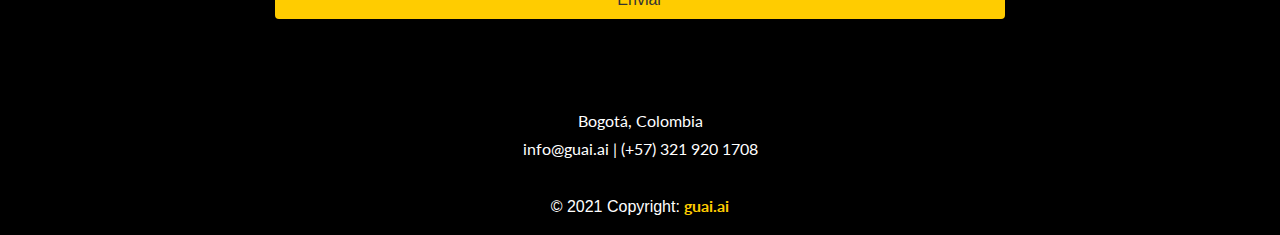
==== commit 2d083e50: "Adición banner ai-data" ====
--- a/building_solutions.html
+++ b/building_solutions.html
@@ -109,7 +109,7 @@
                     <img class="card-img-top" src='images/cloud_computing.png' alt="Card image cap">
                     <div class="card-body">
                         <h5 style="color: white;" class="card-title"><b>Computación en la nube</b></h5>
-                        <p style="color: white;" class="card-text">Cada día más empresas migran sus infraestructuras a la nube. Te ayudamos en este proceso.</p>
+                        <p style="color: white;" class="card-text">Cada día más empresas migran sus infraestructuras a la nube. Te ayudamos en el proceso.</p>
                     </div>
                 </div>
             </div>
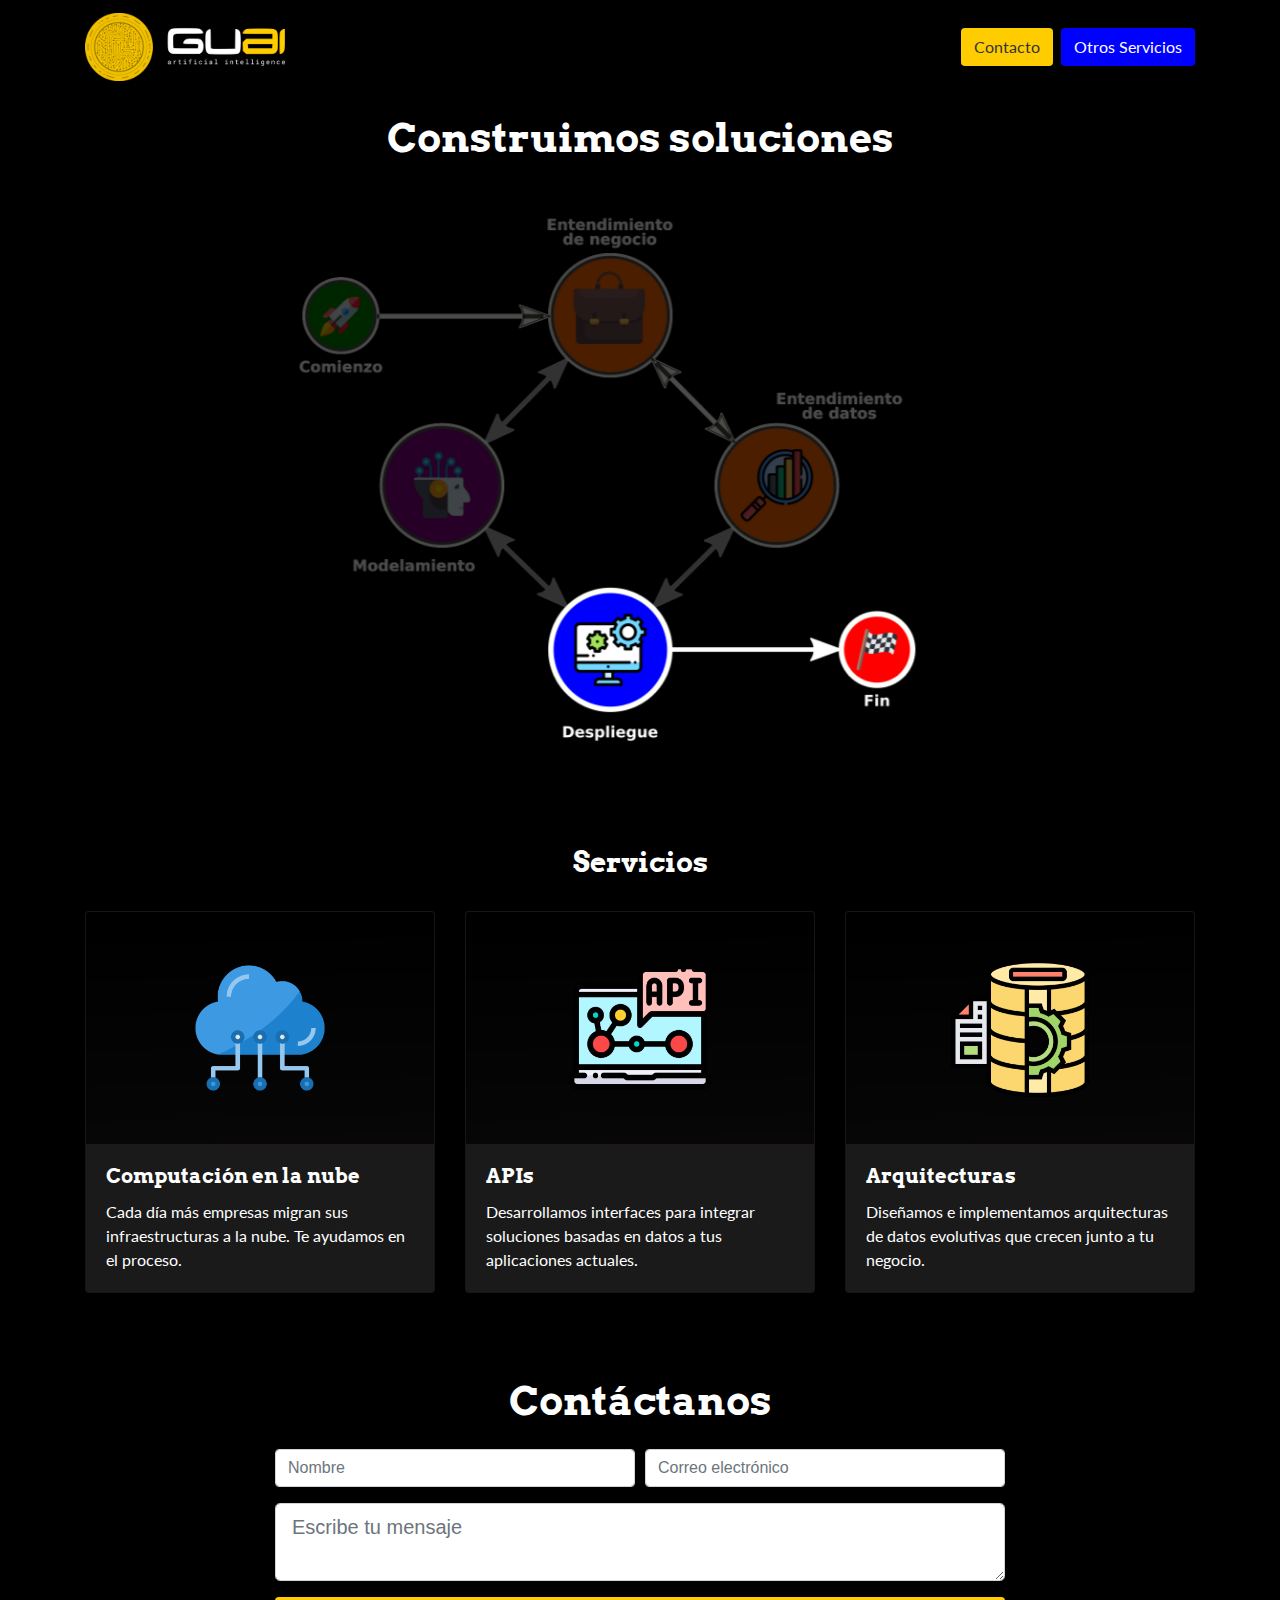
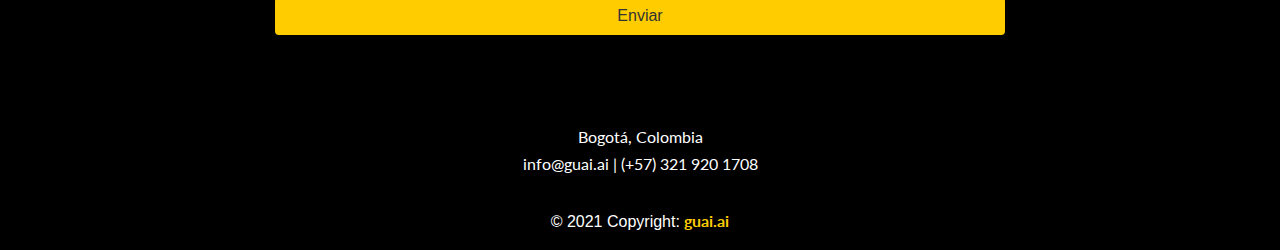
==== commit ff926ca4: "Arreglo pilares descripción" ====
--- a/building_solutions.html
+++ b/building_solutions.html
@@ -104,18 +104,18 @@
         </div>
         <div class="row">
 
-            <div class="col-12 col-md-3 mb-4">
-                <div style="background-color:#1a1a1aff;" class="card">
+            <div class="col-12 col-md-4 mb-4">
+                <div style="background-color:#1a1a1aff; height: 100%;" class="card">
                     <img class="card-img-top" src='images/cloud_computing.png' alt="Card image cap">
-                    <div class="card-body">
+                    <div class="card-body" >
                         <h5 style="color: white;" class="card-title"><b>Computación en la nube</b></h5>
                         <p style="color: white;" class="card-text">Cada día más empresas migran sus infraestructuras a la nube. Te ayudamos en el proceso.</p>
                     </div>
                 </div>
             </div>
 
-            <div class="col-12 col-md-3 mb-4">
-                <div style="background-color:#1a1a1aff;" class="card">
+            <div class="col-12 col-md-4 mb-4">
+                <div style="background-color:#1a1a1aff; height: 100%;" class="card">
                     <img class="card-img-top" src='images/apis.png' alt="Card image cap">
                     <div class="card-body">
                         <h5 style="color: white;" class="card-title"><b>APIs</b></h5>
@@ -126,8 +126,8 @@
 
 
 
-            <div class="col-12 col-md-3 mb-4">
-                <div style="background-color:#1a1a1aff;" class="card">
+            <div class="col-12 col-md-4 mb-4">
+                <div style="background-color:#1a1a1aff; height: 100%;" class="card">
                     <img class="card-img-top" src='images/architecture.png' alt="Card image cap">
                     <div class="card-body">
                         <h5 style="color: white;" class="card-title"><b>Arquitecturas</b></h5>
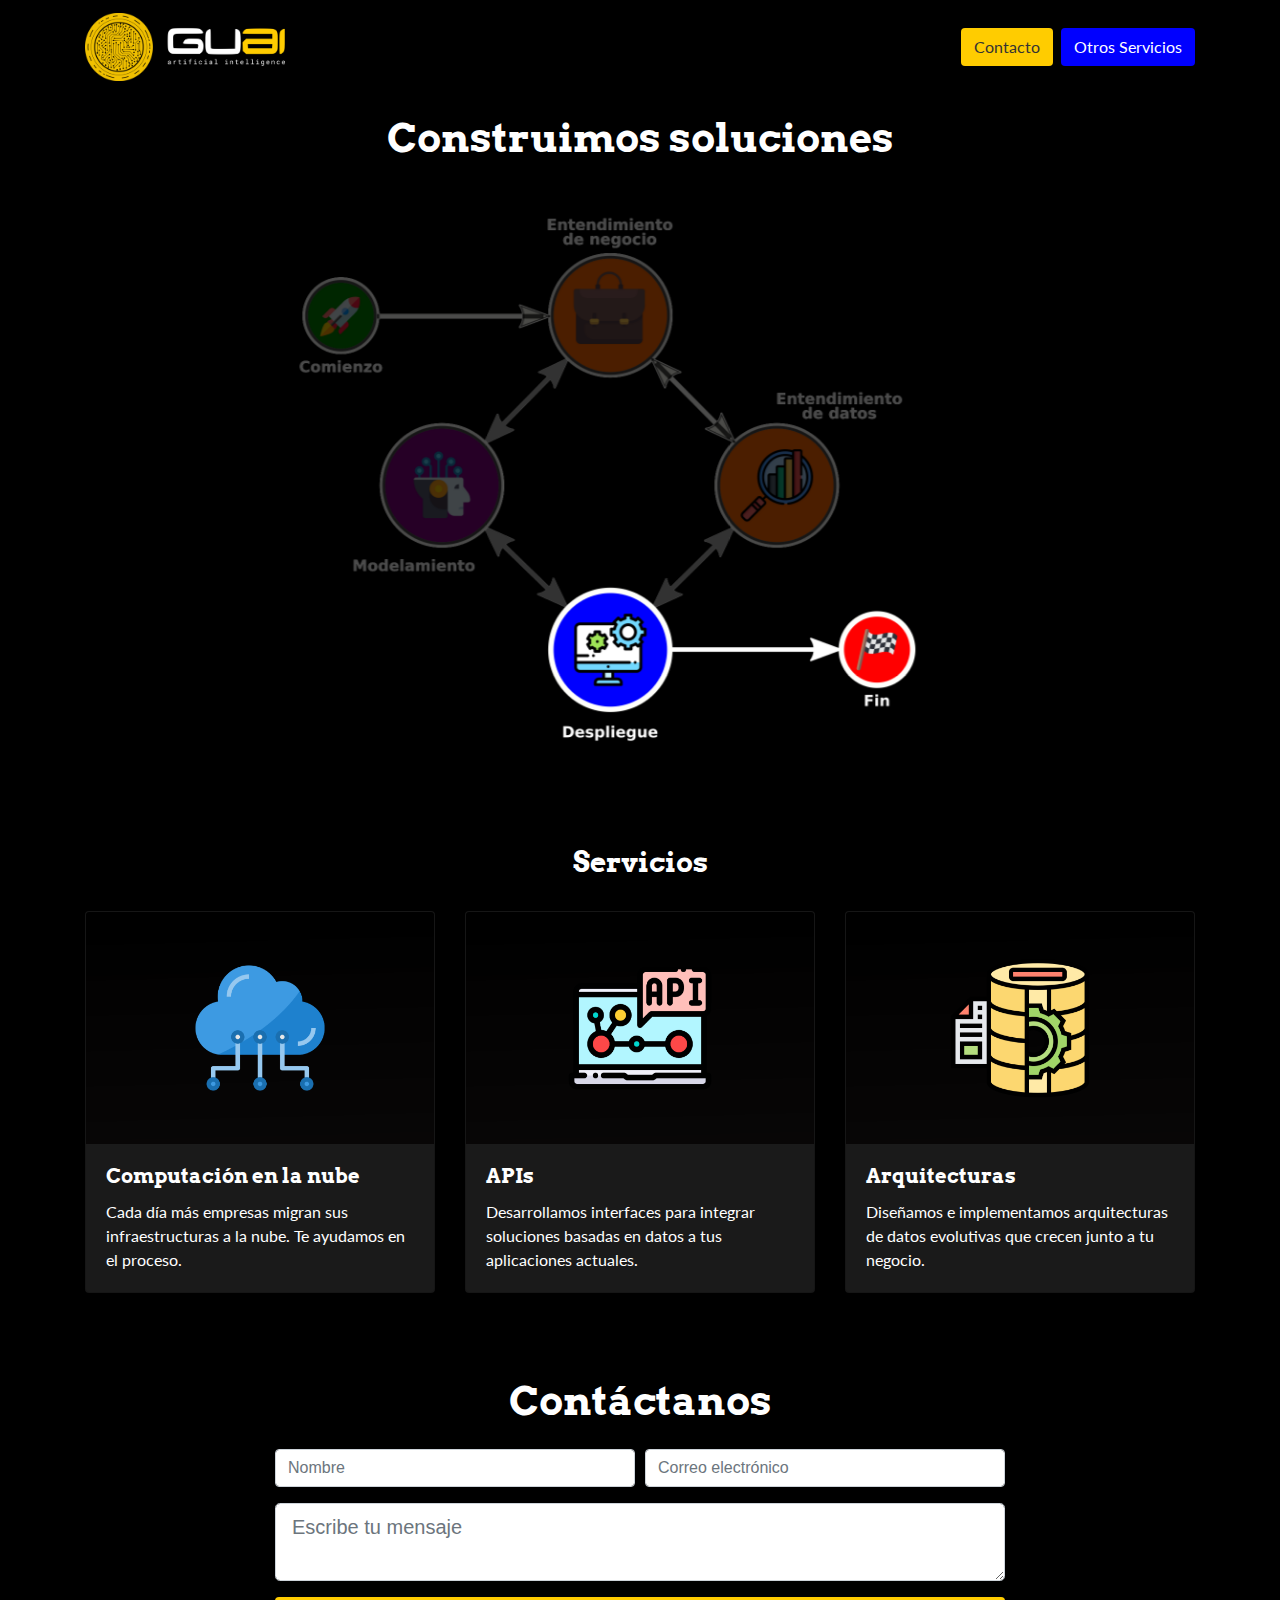
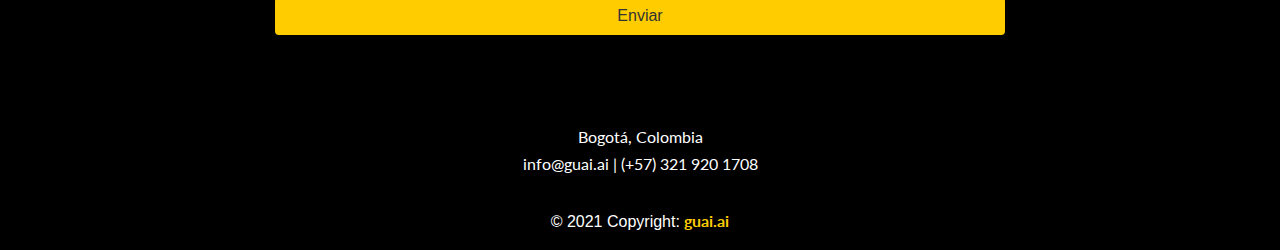
==== commit 228200c4: "Corregidos botones en modo responsive" ====
--- a/building_solutions.html
+++ b/building_solutions.html
@@ -56,13 +56,17 @@
 
             <div class="collapse navbar-collapse" id="navbar">
                 <ul class="navbar-nav ml-auto">
+
                     <li class="nav-item">
-                        <a href="#footer" class="btn btn-guai">Contacto</a>
+                        <a href="#footer" class="d-lg-none nav-link text-guai">Contacto</a>
+                        <a href="#footer" class="d-none d-lg-block btn btn-guai">Contacto</a>
                     </li>
-                    <li class="ml-2">
-                        <a href="./index.html#services" class="btn btn-guai" style="color: white; background-color:  rgb(0, 0, 255);">Otros Servicios</a>
+                    <li >
+                        <a href="./index.html#services" class="d-lg-none nav-link" style="color: rgb(0, 0, 255); ">Otros Servicios</a>
+                        <a href="./index.html#services" class="d-none d-lg-block btn btn-guai ml-2" style="color: white; background-color:  rgb(0, 0, 255);">Otros Servicios</a>
                     </li>
                 </ul>
+
 
             </div>
         </div>
@@ -138,8 +142,13 @@
 
 
         </div>
+
+    </div>
+    <div class="container d-lg-none mt-3">
         <div class="row">
-            
+            <div class="col-12">
+                    <a href="./index.html#services" class="btn btn-guai w-100" style="border-color: transparent;">Más servicios</a>
+            </div>
         </div>
     </div>
 </section>
@@ -181,6 +190,7 @@
                     </form>
                 </div>
             </div>
+
         </div>
     </section>
     <!-- /Contacto -->
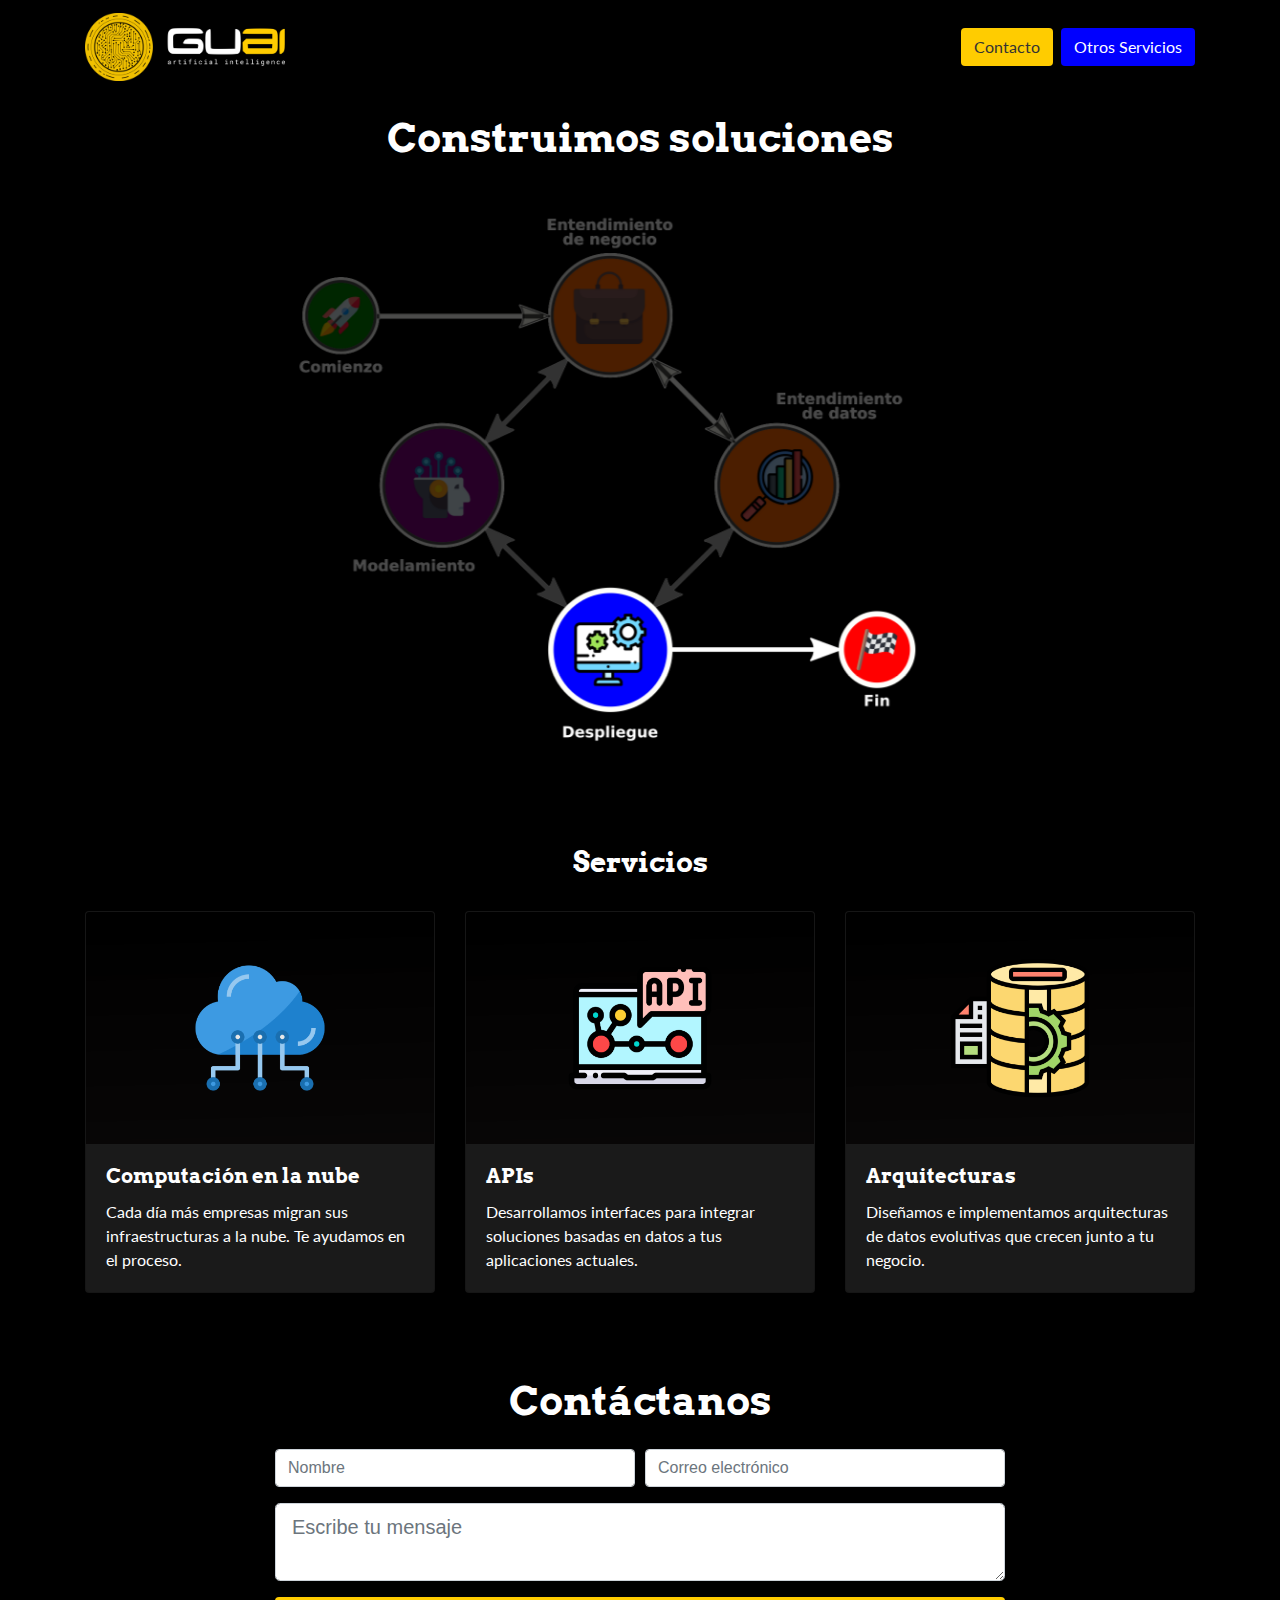
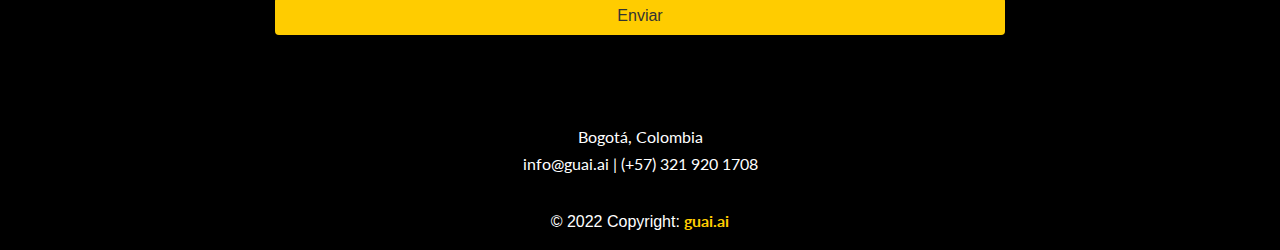
==== commit ae04b645: "Update building_solutions.html" ====
--- a/building_solutions.html
+++ b/building_solutions.html
@@ -140,17 +140,13 @@
                 </div>
             </div>
 
-
+            <div class="col-12 d-lg-none mt-3">
+                <a href="./index.html#services" class="btn btn-guai w-100" style="color: white; background-color:  rgb(0, 0, 255);">Otros servicios</a>
+            </div>
         </div>
 
     </div>
-    <div class="container d-lg-none mt-3">
-        <div class="row">
-            <div class="col-12">
-                    <a href="./index.html#services" class="btn btn-guai w-100" style="border-color: transparent;">Más servicios</a>
-            </div>
-        </div>
-    </div>
+    
 </section>
 <!-- /Services -->
 
@@ -214,7 +210,7 @@
                     </p>
 
                     <!-- Copyright -->
-                    <div style="color: white;" class="footer-copyright text-center py-3">© 2021 Copyright:
+                    <div style="color: white;" class="footer-copyright text-center py-3">© 2022 Copyright:
                         <a href="index.html"> <b style="color: #ffcc00;">guai.ai</b></a>
                     </div>
 
@@ -256,4 +252,4 @@
     <!-- /jQuery first, then Popper.js, then Bootstrap JS -->
 </body>
 
-</html>+</html>
